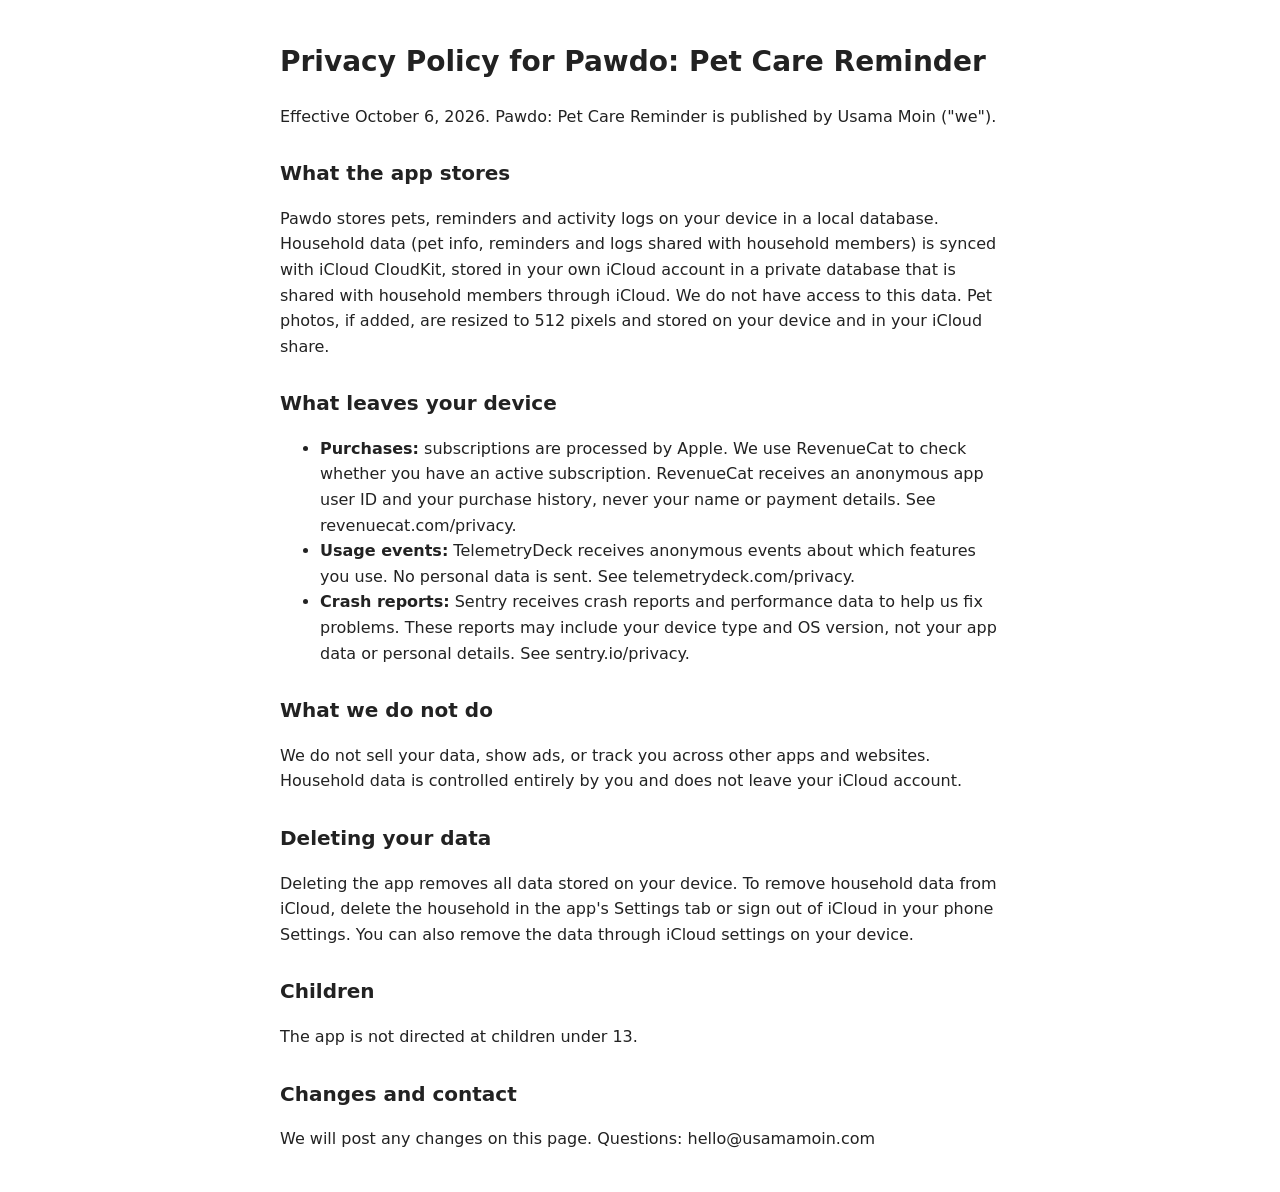
==== pawdo/privacy.html @ 29faeabe "pawdo legal Co-Authored-By: Claude Haiku 4.5 <noreply@anthropic.com>" ====
<!doctype html>
<html lang="en"><head><meta charset="utf-8"><meta name="viewport" content="width=device-width, initial-scale=1">
<title>Privacy Policy · Pawdo: Pet Care Reminder</title>
<style>body{font:16px/1.6 -apple-system,system-ui,sans-serif;max-width:720px;margin:40px auto;padding:0 20px;color:#222}
h1{font-size:28px}h2{font-size:20px;margin-top:28px}@media(prefers-color-scheme:dark){body{background:#111;color:#eee}a{color:#7ab7ff}}</style>
</head><body>

<h1>Privacy Policy for Pawdo: Pet Care Reminder</h1>

<p>Effective October 6, 2026. Pawdo: Pet Care Reminder is published by Usama Moin ("we").</p>

<h2>What the app stores</h2>

<p>Pawdo stores pets, reminders and activity logs on your device in a local database. Household data (pet info, reminders and logs shared with household members) is synced with iCloud CloudKit, stored in your own iCloud account in a private database that is shared with household members through iCloud. We do not have access to this data. Pet photos, if added, are resized to 512 pixels and stored on your device and in your iCloud share.</p>

<h2>What leaves your device</h2>

<ul>
<li><strong>Purchases:</strong> subscriptions are processed by Apple. We use RevenueCat to check whether you have an active subscription. RevenueCat receives an anonymous app user ID and your purchase history, never your name or payment details. See revenuecat.com/privacy.</li>
<li><strong>Usage events:</strong> TelemetryDeck receives anonymous events about which features you use. No personal data is sent. See telemetrydeck.com/privacy.</li>
<li><strong>Crash reports:</strong> Sentry receives crash reports and performance data to help us fix problems. These reports may include your device type and OS version, not your app data or personal details. See sentry.io/privacy.</li>
</ul>

<h2>What we do not do</h2>

<p>We do not sell your data, show ads, or track you across other apps and websites. Household data is controlled entirely by you and does not leave your iCloud account.</p>

<h2>Deleting your data</h2>

<p>Deleting the app removes all data stored on your device. To remove household data from iCloud, delete the household in the app's Settings tab or sign out of iCloud in your phone Settings. You can also remove the data through iCloud settings on your device.</p>

<h2>Children</h2>

<p>The app is not directed at children under 13.</p>

<h2>Changes and contact</h2>

<p>We will post any changes on this page. Questions: hello@usamamoin.com</p>

</body></html>
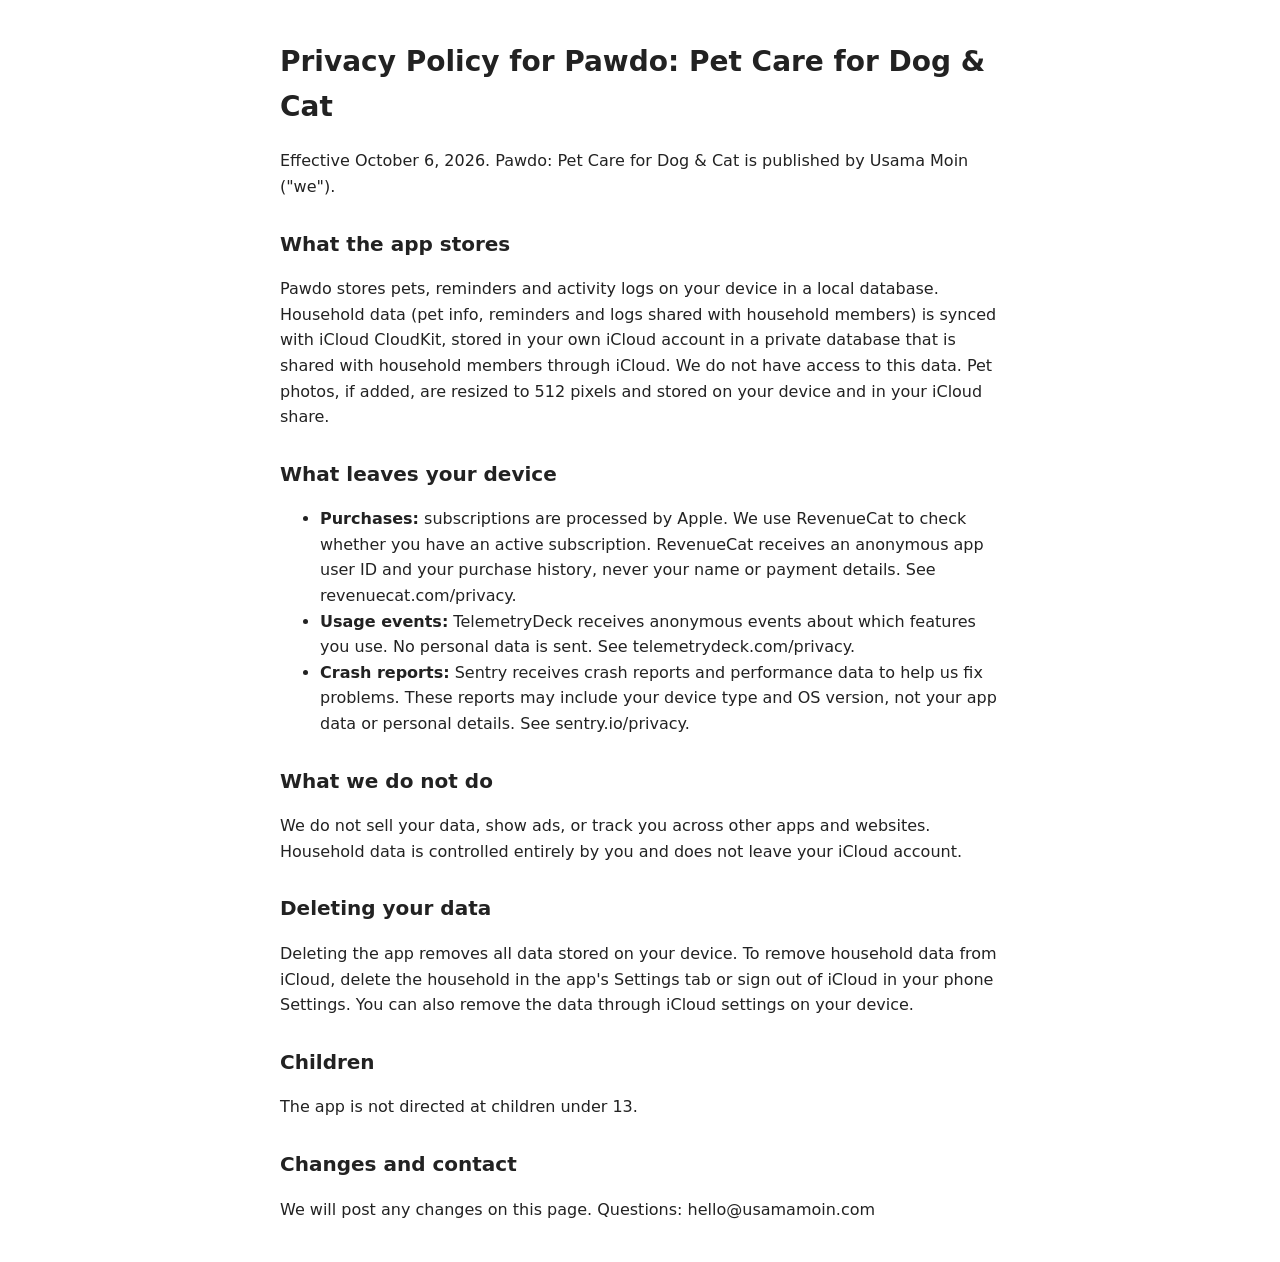
==== commit 0db0dc84: "pawdo: new app name Co-Authored-By: Claude Opus 5.5 <noreply@anthropic.com>" ====
--- a/pawdo/privacy.html
+++ b/pawdo/privacy.html
@@ -1,13 +1,13 @@
 <!doctype html>
 <html lang="en"><head><meta charset="utf-8"><meta name="viewport" content="width=device-width, initial-scale=1">
-<title>Privacy Policy · Pawdo: Pet Care Reminder</title>
+<title>Privacy Policy · Pawdo: Pet Care for Dog &amp; Cat</title>
 <style>body{font:16px/1.6 -apple-system,system-ui,sans-serif;max-width:720px;margin:40px auto;padding:0 20px;color:#222}
 h1{font-size:28px}h2{font-size:20px;margin-top:28px}@media(prefers-color-scheme:dark){body{background:#111;color:#eee}a{color:#7ab7ff}}</style>
 </head><body>
 
-<h1>Privacy Policy for Pawdo: Pet Care Reminder</h1>
+<h1>Privacy Policy for Pawdo: Pet Care for Dog &amp; Cat</h1>
 
-<p>Effective October 6, 2026. Pawdo: Pet Care Reminder is published by Usama Moin ("we").</p>
+<p>Effective October 6, 2026. Pawdo: Pet Care for Dog &amp; Cat is published by Usama Moin ("we").</p>
 
 <h2>What the app stores</h2>
 
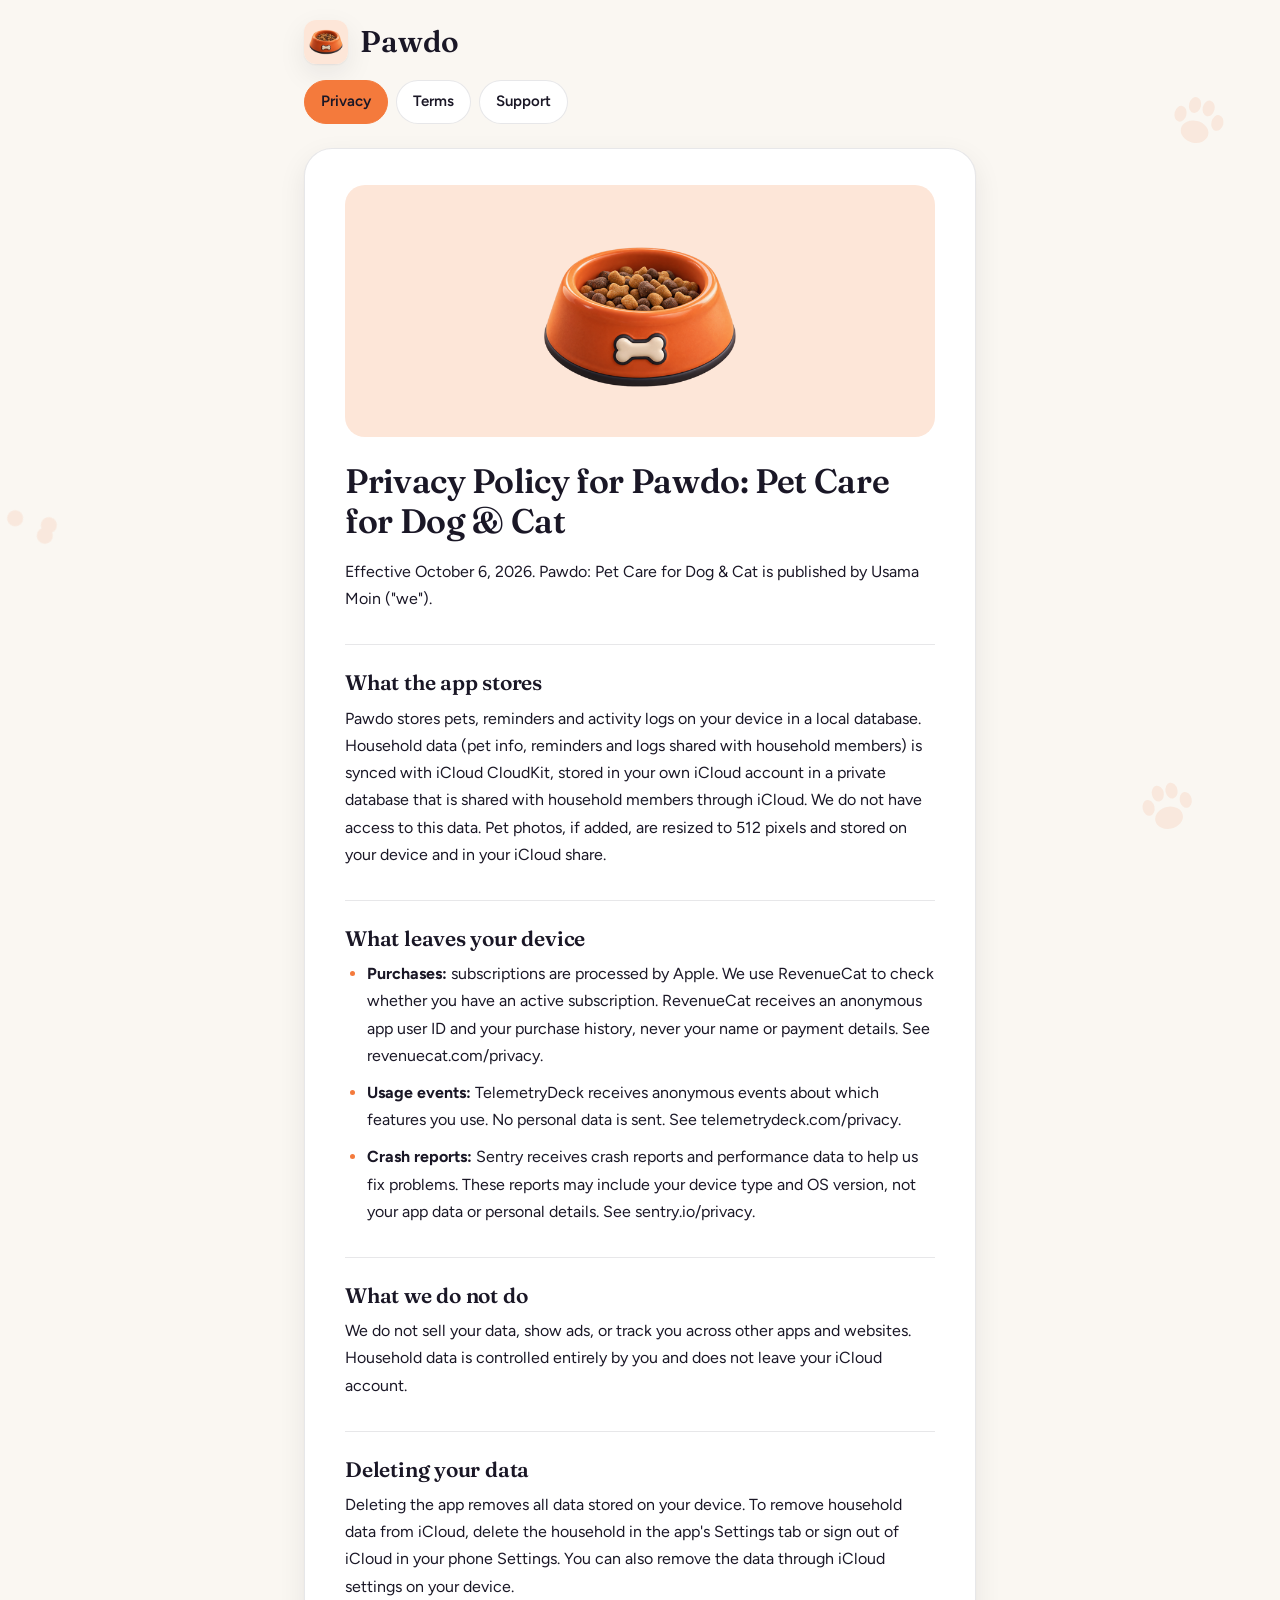
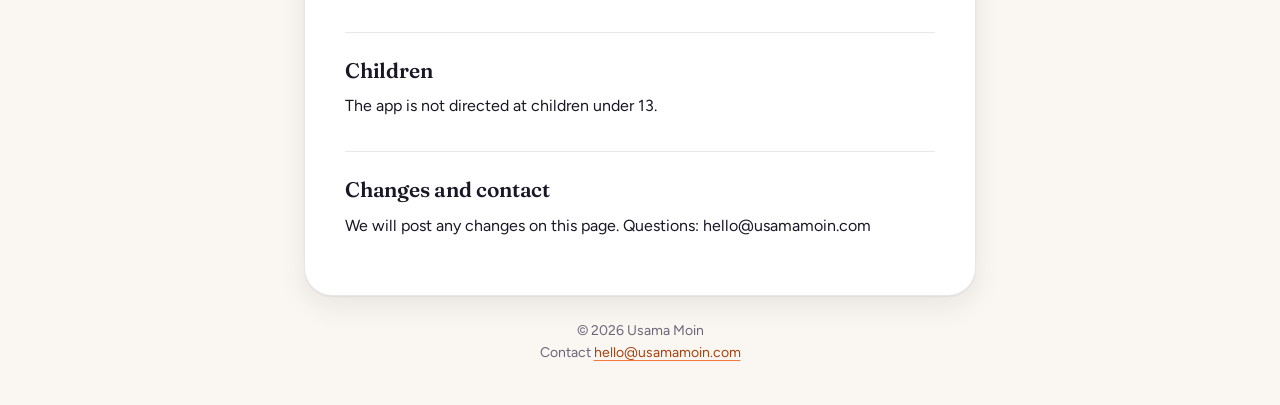
==== commit 66642a64: "pawdo legal: match the app design Co-Authored-By: Claude Opus 5.5 <noreply@anthropic.com>" ====
--- a/pawdo/privacy.html
+++ b/pawdo/privacy.html
@@ -1,9 +1,17 @@
 <!doctype html>
 <html lang="en"><head><meta charset="utf-8"><meta name="viewport" content="width=device-width, initial-scale=1">
 <title>Privacy Policy · Pawdo: Pet Care for Dog &amp; Cat</title>
-<style>body{font:16px/1.6 -apple-system,system-ui,sans-serif;max-width:720px;margin:40px auto;padding:0 20px;color:#222}
-h1{font-size:28px}h2{font-size:20px;margin-top:28px}@media(prefers-color-scheme:dark){body{background:#111;color:#eee}a{color:#7ab7ff}}</style>
+<link rel="preconnect" href="https://fonts.googleapis.com"><link rel="preconnect" href="https://fonts.gstatic.com" crossorigin><link href="https://fonts.googleapis.com/css2?family=Figtree:wght@400;600&amp;family=Fraunces:opsz,wght@9..144,600&amp;display=swap" rel="stylesheet">
+<link rel="stylesheet" href="pawdo.css">
+<link rel="icon" type="image/png" href="icon.png">
+<link rel="apple-touch-icon" href="icon.png">
 </head><body>
+<div class="doodle" aria-hidden="true"><svg class="a" viewBox="0 0 64 64"><ellipse cx="32" cy="42" rx="14" ry="11"/><ellipse cx="14" cy="28" rx="6" ry="8"/><ellipse cx="26" cy="16" rx="6" ry="8"/><ellipse cx="40" cy="16" rx="6" ry="8"/><ellipse cx="52" cy="28" rx="6" ry="8"/></svg><svg class="b" viewBox="0 0 64 64"><path d="M14 22a8 8 0 1 1 8 8l20 12a8 8 0 1 1 8 8 8 8 0 1 1-8-8L22 30a8 8 0 0 1-8-8z" transform="translate(0,-4)"/></svg><svg class="c" viewBox="0 0 64 64"><ellipse cx="32" cy="42" rx="14" ry="11"/><ellipse cx="14" cy="28" rx="6" ry="8"/><ellipse cx="26" cy="16" rx="6" ry="8"/><ellipse cx="40" cy="16" rx="6" ry="8"/><ellipse cx="52" cy="28" rx="6" ry="8"/></svg></div>
+<div class="wrap">
+<header><a class="brand" href="privacy.html"><img src="icon.png" alt="" width="44" height="44"><span>Pawdo</span></a>
+<nav aria-label="Pawdo pages"><a href="privacy.html" aria-current="page">Privacy</a><a href="terms.html">Terms</a><a href="support.html">Support</a></nav></header>
+<main class="card">
+<div class="stage" aria-hidden="true"><img src="hero.png" alt="" width="240" height="240"></div>
 
 <h1>Privacy Policy for Pawdo: Pet Care for Dog &amp; Cat</h1>
 
@@ -36,5 +44,7 @@
 <h2>Changes and contact</h2>
 
 <p>We will post any changes on this page. Questions: hello@usamamoin.com</p>
-
+</main>
+<footer>&copy; 2026 Usama Moin<br>Contact <a href="mailto:hello@usamamoin.com">hello@usamamoin.com</a></footer>
+</div>
 </body></html>
--- a/pawdo/pawdo.css
+++ b/pawdo/pawdo.css
@@ -0,0 +1,46 @@
+:root{
+  --canvas:#FAF7F2;--surface:#FFFFFF;--ink:#1A1726;--muted:#6B6577;
+  --hairline:#1A17261A;--tint:#FDE6D8;--tangerine:#F47A3C;--link:#A8420F;
+  --lift:0 1px 2px #1A17260F,0 10px 28px #1A172614;--doodle:.5;
+}
+@media(prefers-color-scheme:dark){:root{
+  --canvas:#141220;--surface:#1E1B2C;--ink:#F5F1EA;--muted:#A9A3B5;
+  --hairline:#FFFFFF1F;--tint:#3A2418;--link:#FF9A66;
+  --lift:0 1px 2px #00000066,0 10px 28px #00000080;--doodle:.35;
+}}
+*{box-sizing:border-box}
+html{-webkit-text-size-adjust:100%}
+body{margin:0;background:var(--canvas);color:var(--ink);font:400 16px/1.7 Figtree,-apple-system,system-ui,sans-serif;position:relative;overflow-x:hidden;min-height:100vh}
+.doodle{position:fixed;inset:0;pointer-events:none;z-index:0;opacity:var(--doodle);color:var(--tangerine)}
+.doodle svg{position:absolute;width:64px;height:64px;fill:currentColor;opacity:.22}
+.doodle .a{top:90px;right:4%;transform:rotate(14deg)}
+.doodle .b{top:55%;left:-14px;transform:rotate(-24deg);width:88px}
+.doodle .c{bottom:60px;right:6%;transform:rotate(-12deg);width:72px}
+.wrap{position:relative;z-index:1;max-width:720px;margin:0 auto;padding:0 16px}
+header{padding:20px 0 12px}
+.brand{display:flex;align-items:center;gap:12px;color:var(--ink);text-decoration:none}
+.brand img{width:44px;height:44px;border-radius:12px;box-shadow:var(--lift)}
+.brand span{font:600 26px/1 Fraunces,Georgia,serif}
+nav{display:flex;flex-wrap:wrap;gap:8px;margin-top:16px}
+nav a{display:inline-block;padding:8px 16px;border-radius:999px;background:var(--surface);border:1px solid var(--hairline);color:var(--ink);text-decoration:none;font-weight:600;font-size:15px}
+nav a[aria-current="page"]{background:var(--tangerine);border-color:var(--tangerine);color:#1A1726}
+nav a:focus-visible,a:focus-visible{outline:3px solid var(--tangerine);outline-offset:2px}
+main.card{background:var(--surface);border:1px solid var(--hairline);border-radius:28px;box-shadow:var(--lift);padding:24px 20px 28px;margin:12px 0 0;overflow-wrap:anywhere}
+.stage{background:var(--tint);border-radius:20px;text-align:center;padding:12px 0 0;margin:0 0 24px;overflow:hidden}
+.stage img{display:block;margin:0 auto;width:min(240px,70%);height:auto}
+h1,h2{font-family:Fraunces,Georgia,serif;font-weight:600;color:var(--ink);letter-spacing:-.01em}
+h1{font-size:28px;line-height:1.2;margin:0 0 16px}
+h2{font-size:21px;line-height:1.3;margin:32px 0 8px;padding-top:24px;border-top:1px solid var(--hairline)}
+p{margin:0 0 16px}
+ul{margin:0 0 16px;padding-left:22px}
+li{margin:0 0 10px}
+li::marker{color:var(--tangerine)}
+main a{color:var(--link);text-decoration:underline;text-decoration-color:var(--tangerine);text-decoration-thickness:2px;text-underline-offset:3px}
+footer{padding:24px 0 40px;text-align:center;color:var(--muted);font-size:14px;line-height:1.6}
+footer a{color:var(--link);text-decoration:underline;text-decoration-color:var(--tangerine);text-underline-offset:3px}
+@media(min-width:600px){
+  .wrap{padding:0 24px}
+  main.card{padding:36px 40px 40px}
+  h1{font-size:34px}
+  .brand span{font-size:30px}
+}
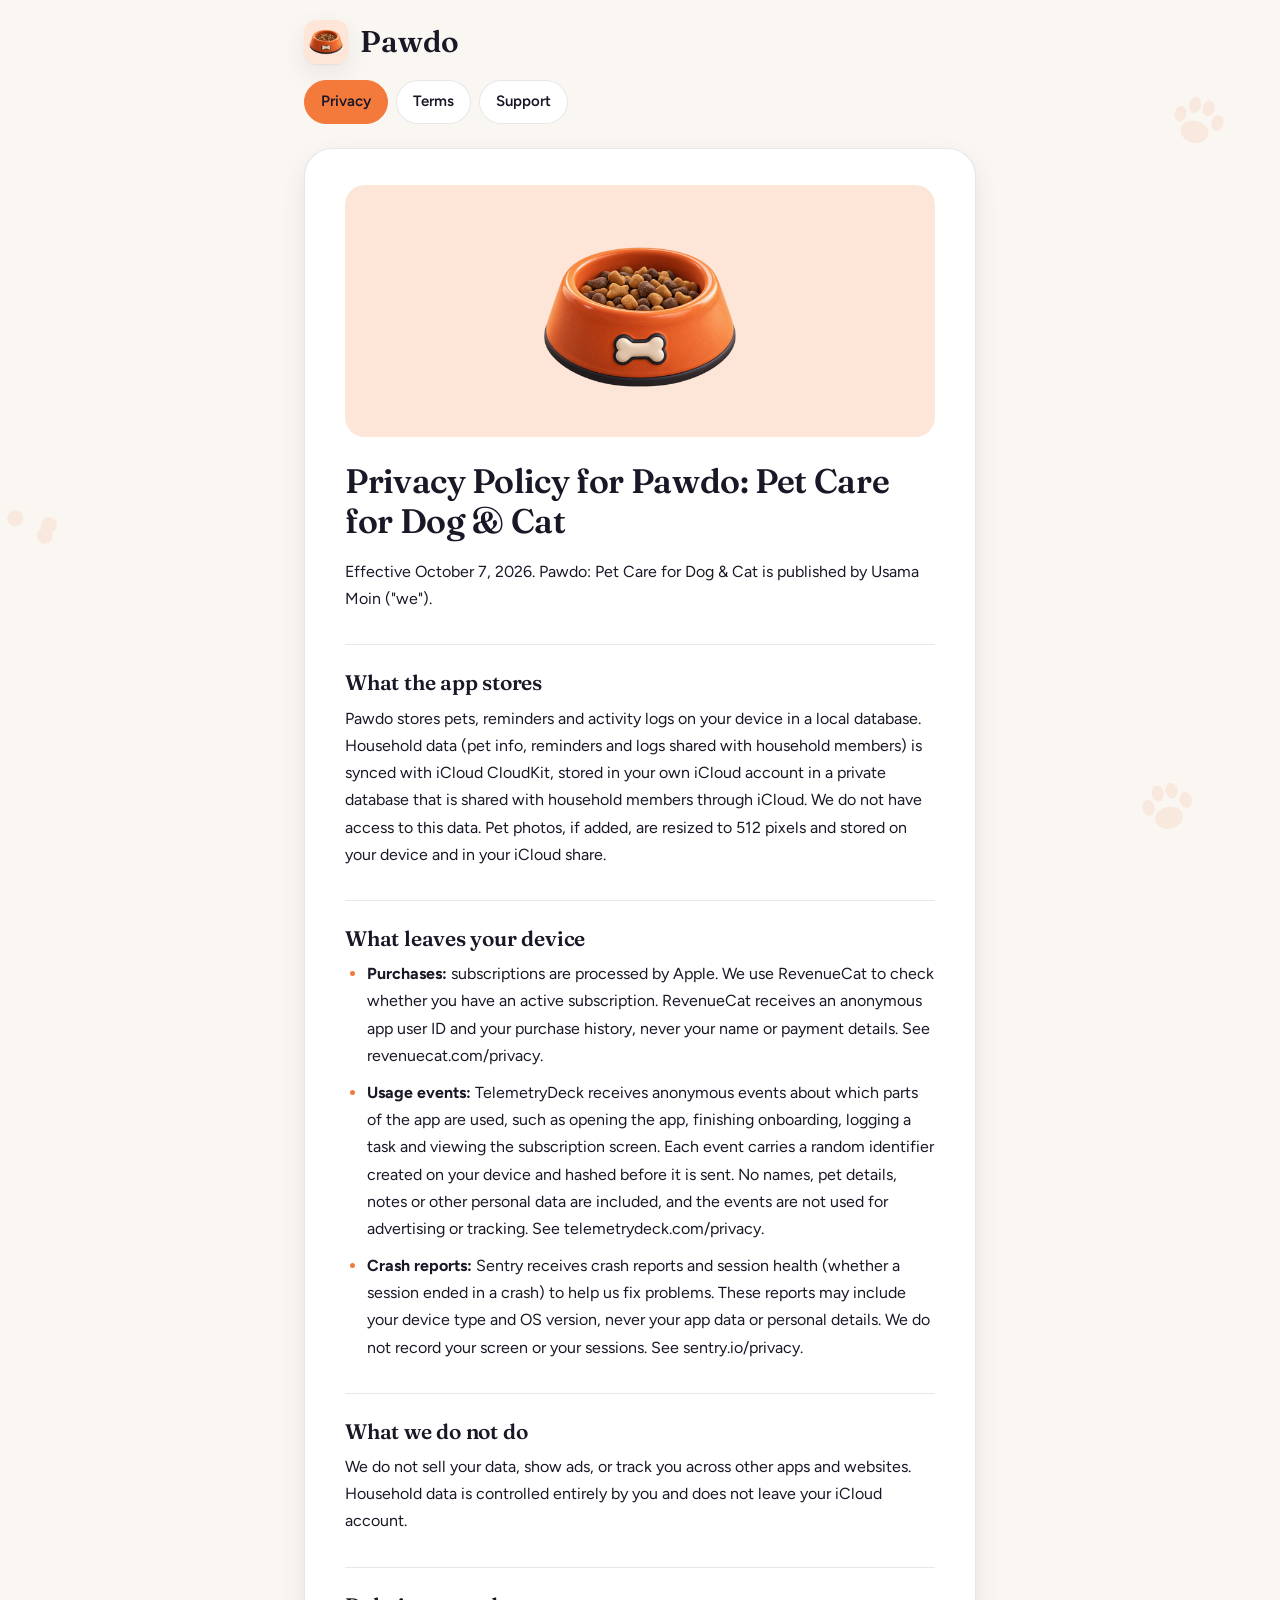
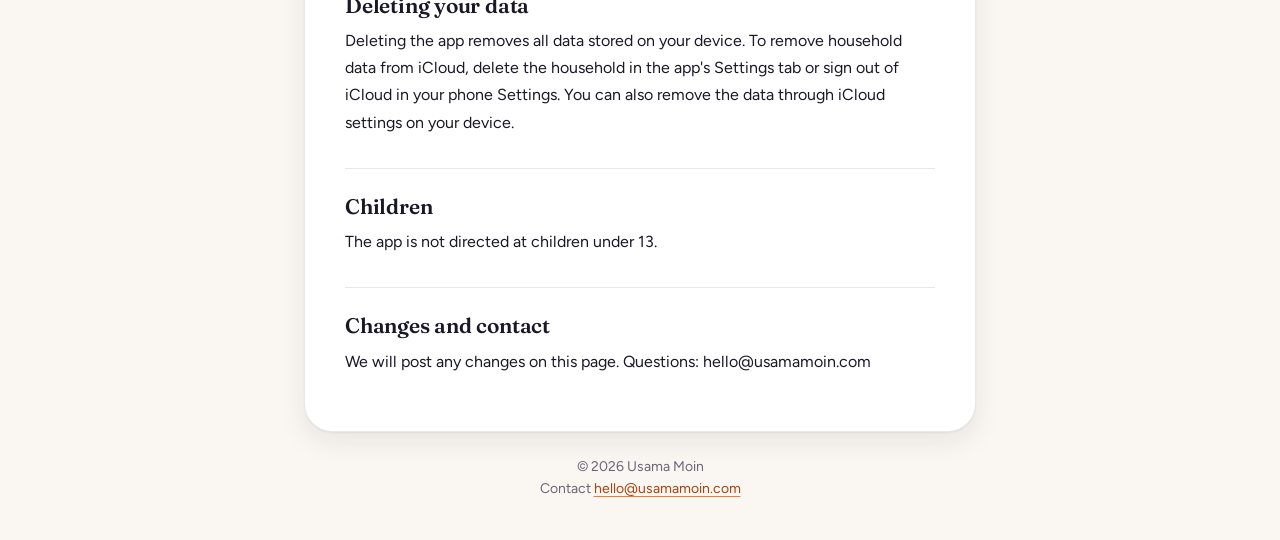
==== commit 9ab7b098: "pawdo privacy: describe exactly what TelemetryDeck and Sentry receive Co-Authored-By: Claude Opus 5." ====
--- a/pawdo/privacy.html
+++ b/pawdo/privacy.html
@@ -15,7 +15,7 @@
 
 <h1>Privacy Policy for Pawdo: Pet Care for Dog &amp; Cat</h1>
 
-<p>Effective October 6, 2026. Pawdo: Pet Care for Dog &amp; Cat is published by Usama Moin ("we").</p>
+<p>Effective October 7, 2026. Pawdo: Pet Care for Dog &amp; Cat is published by Usama Moin ("we").</p>
 
 <h2>What the app stores</h2>
 
@@ -25,8 +25,8 @@
 
 <ul>
 <li><strong>Purchases:</strong> subscriptions are processed by Apple. We use RevenueCat to check whether you have an active subscription. RevenueCat receives an anonymous app user ID and your purchase history, never your name or payment details. See revenuecat.com/privacy.</li>
-<li><strong>Usage events:</strong> TelemetryDeck receives anonymous events about which features you use. No personal data is sent. See telemetrydeck.com/privacy.</li>
-<li><strong>Crash reports:</strong> Sentry receives crash reports and performance data to help us fix problems. These reports may include your device type and OS version, not your app data or personal details. See sentry.io/privacy.</li>
+<li><strong>Usage events:</strong> TelemetryDeck receives anonymous events about which parts of the app are used, such as opening the app, finishing onboarding, logging a task and viewing the subscription screen. Each event carries a random identifier created on your device and hashed before it is sent. No names, pet details, notes or other personal data are included, and the events are not used for advertising or tracking. See telemetrydeck.com/privacy.</li>
+<li><strong>Crash reports:</strong> Sentry receives crash reports and session health (whether a session ended in a crash) to help us fix problems. These reports may include your device type and OS version, never your app data or personal details. We do not record your screen or your sessions. See sentry.io/privacy.</li>
 </ul>
 
 <h2>What we do not do</h2>
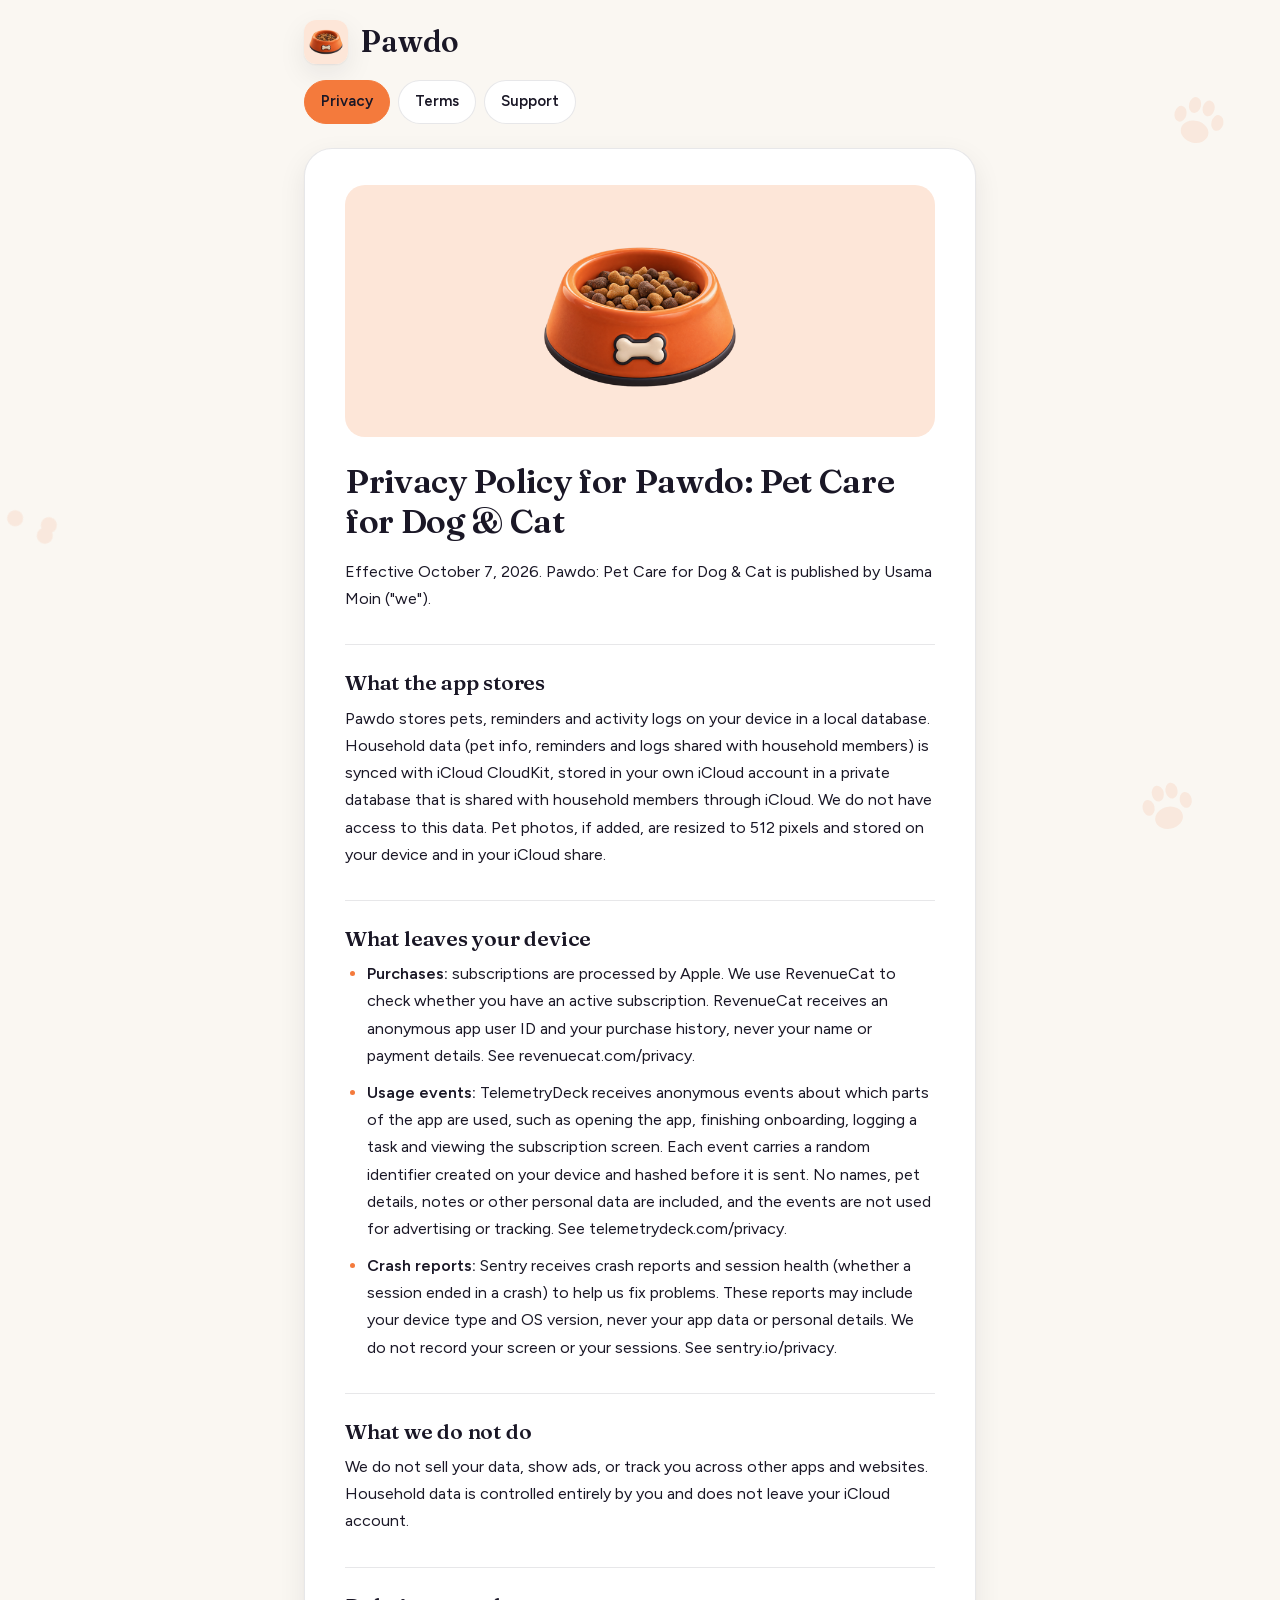
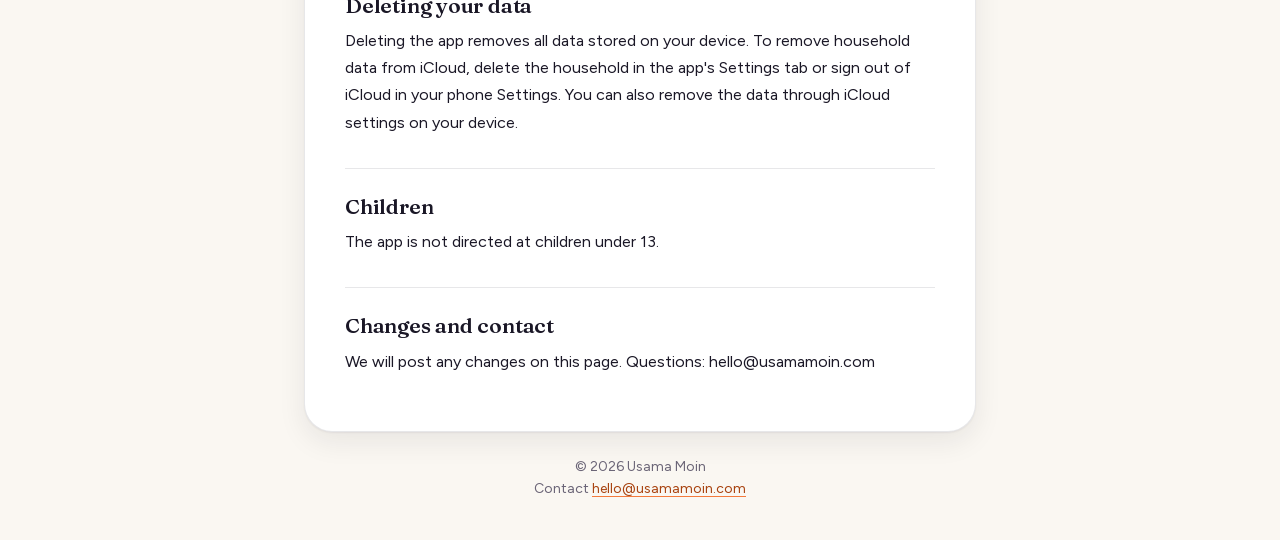
==== commit a47b6632: "Self-host fonts: no request to Google's servers from the legal pages (GDPR) Co-Authored-By: Claude O" ====
--- a/pawdo/privacy.html
+++ b/pawdo/privacy.html
@@ -1,7 +1,7 @@
 <!doctype html>
 <html lang="en"><head><meta charset="utf-8"><meta name="viewport" content="width=device-width, initial-scale=1">
 <title>Privacy Policy · Pawdo: Pet Care for Dog &amp; Cat</title>
-<link rel="preconnect" href="https://fonts.googleapis.com"><link rel="preconnect" href="https://fonts.gstatic.com" crossorigin><link href="https://fonts.googleapis.com/css2?family=Figtree:wght@400;600&amp;family=Fraunces:opsz,wght@9..144,600&amp;display=swap" rel="stylesheet">
+<link rel="stylesheet" href="../fonts/fonts.css">
 <link rel="stylesheet" href="pawdo.css">
 <link rel="icon" type="image/png" href="icon.png">
 <link rel="apple-touch-icon" href="icon.png">
--- a/fonts/fonts.css
+++ b/fonts/fonts.css
@@ -0,0 +1,55 @@
+/* Self-hosted: no request to Google's servers (GDPR, LG München 3 O 17493/20). */
+/* latin-ext */
+@font-face {
+  font-family: 'Figtree';
+  font-style: normal;
+  font-weight: 400;
+  font-display: swap;
+  src: url(figtree-400-latin-ext.woff2) format('woff2');
+  unicode-range: U+0100-02BA, U+02BD-02C5, U+02C7-02CC, U+02CE-02D7, U+02DD-02FF, U+0304, U+0308, U+0329, U+1D00-1DBF, U+1E00-1E9F, U+1EF2-1EFF, U+2020, U+20A0-20AB, U+20AD-20C4, U+2113, U+2C60-2C7F, U+A720-A7FF;
+}
+/* latin */
+@font-face {
+  font-family: 'Figtree';
+  font-style: normal;
+  font-weight: 400;
+  font-display: swap;
+  src: url(figtree-400-latin.woff2) format('woff2');
+  unicode-range: U+0000-00FF, U+0131, U+0152-0153, U+02BB-02BC, U+02C6, U+02DA, U+02DC, U+0304, U+0308, U+0329, U+2000-206F, U+20AC, U+2122, U+2191, U+2193, U+2212, U+2215, U+FEFF, U+FFFD;
+}
+/* latin-ext */
+@font-face {
+  font-family: 'Figtree';
+  font-style: normal;
+  font-weight: 600;
+  font-display: swap;
+  src: url(figtree-600-latin-ext.woff2) format('woff2');
+  unicode-range: U+0100-02BA, U+02BD-02C5, U+02C7-02CC, U+02CE-02D7, U+02DD-02FF, U+0304, U+0308, U+0329, U+1D00-1DBF, U+1E00-1E9F, U+1EF2-1EFF, U+2020, U+20A0-20AB, U+20AD-20C4, U+2113, U+2C60-2C7F, U+A720-A7FF;
+}
+/* latin */
+@font-face {
+  font-family: 'Figtree';
+  font-style: normal;
+  font-weight: 600;
+  font-display: swap;
+  src: url(figtree-600-latin.woff2) format('woff2');
+  unicode-range: U+0000-00FF, U+0131, U+0152-0153, U+02BB-02BC, U+02C6, U+02DA, U+02DC, U+0304, U+0308, U+0329, U+2000-206F, U+20AC, U+2122, U+2191, U+2193, U+2212, U+2215, U+FEFF, U+FFFD;
+}
+/* latin-ext */
+@font-face {
+  font-family: 'Fraunces';
+  font-style: normal;
+  font-weight: 600;
+  font-display: swap;
+  src: url(fraunces-600-latin-ext.woff2) format('woff2');
+  unicode-range: U+0100-02BA, U+02BD-02C5, U+02C7-02CC, U+02CE-02D7, U+02DD-02FF, U+0304, U+0308, U+0329, U+1D00-1DBF, U+1E00-1E9F, U+1EF2-1EFF, U+2020, U+20A0-20AB, U+20AD-20C4, U+2113, U+2C60-2C7F, U+A720-A7FF;
+}
+/* latin */
+@font-face {
+  font-family: 'Fraunces';
+  font-style: normal;
+  font-weight: 600;
+  font-display: swap;
+  src: url(fraunces-600-latin.woff2) format('woff2');
+  unicode-range: U+0000-00FF, U+0131, U+0152-0153, U+02BB-02BC, U+02C6, U+02DA, U+02DC, U+0304, U+0308, U+0329, U+2000-206F, U+20AC, U+2122, U+2191, U+2193, U+2212, U+2215, U+FEFF, U+FFFD;
+}
